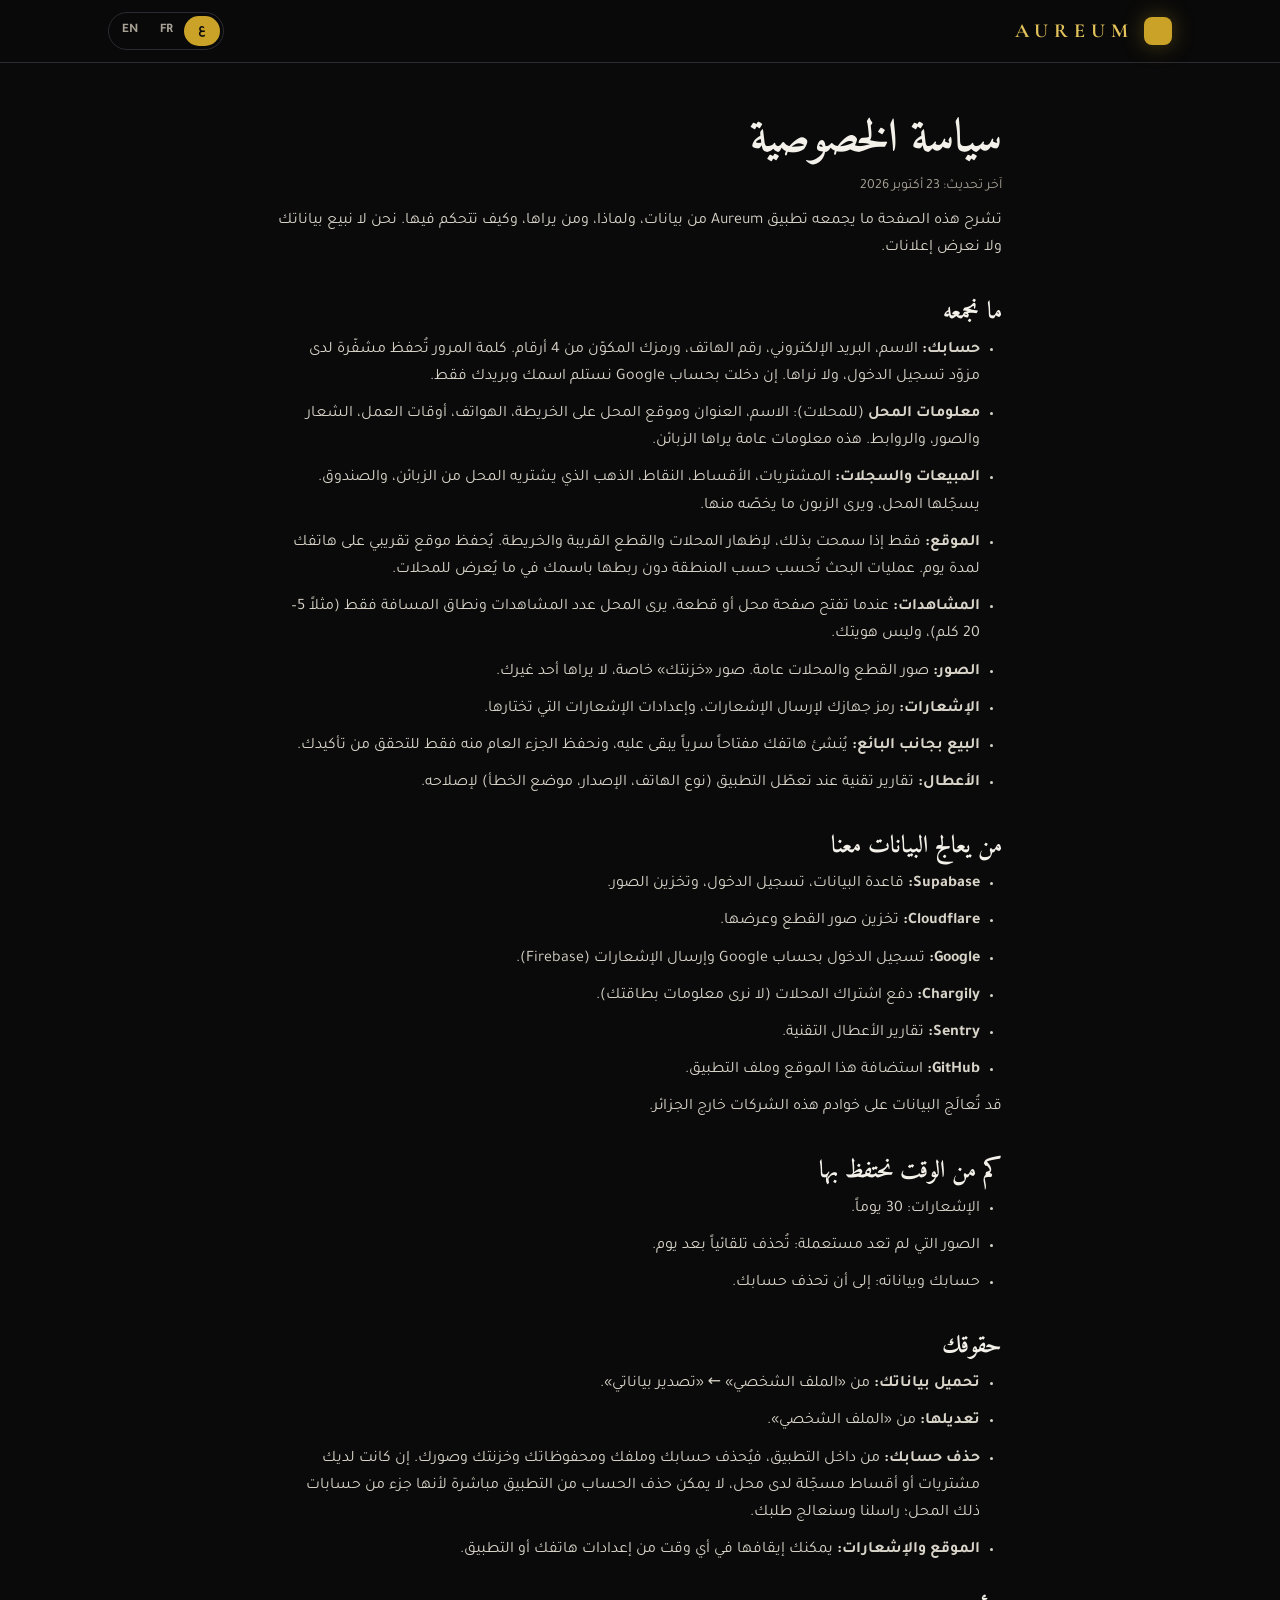
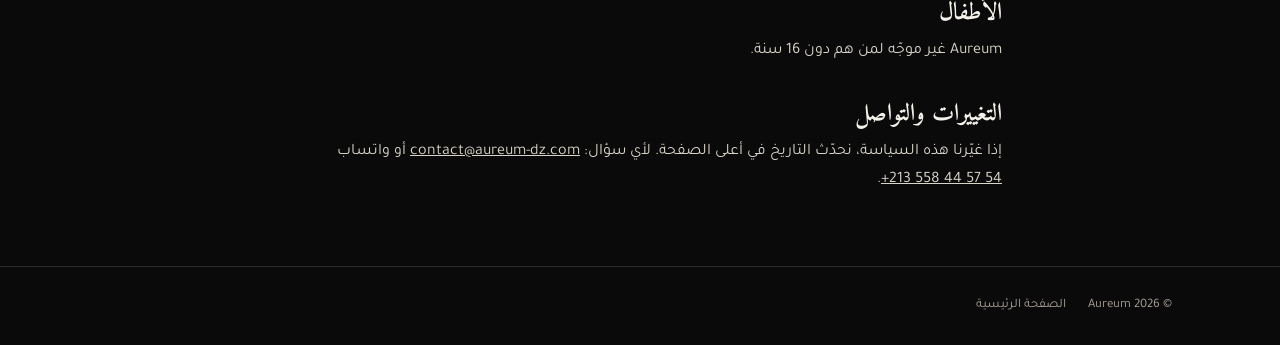
==== privacy.html @ 2a181909 "Remake the website for Aureum 1.4.0 Arabic / French / English page: download, what the app does for " ====
<!doctype html>
<html lang="ar" dir="rtl">
<head>
<meta charset="utf-8">
<meta name="viewport" content="width=device-width, initial-scale=1">
<title>Aureum — سياسة الخصوصية</title>
<meta name="description" content="كيف يجمع تطبيق Aureum بياناتك ويستعملها ويحميها.">
<meta name="theme-color" content="#0A0A0A">
<link rel="icon" href="assets/icon.svg" type="image/svg+xml">
<link rel="canonical" href="https://aureum-dz.com/privacy.html">
<link rel="preconnect" href="https://fonts.googleapis.com">
<link rel="preconnect" href="https://fonts.gstatic.com" crossorigin>
<link href="https://fonts.googleapis.com/css2?family=Amiri:wght@700&family=Cormorant+Garamond:wght@600;700&family=Tajawal:wght@400;500;700;800&display=swap" rel="stylesheet">
<link rel="stylesheet" href="assets/site.css">
</head>
<body>
<header class="top">
  <div class="wrap">
    <a class="brand" href="./" aria-label="Aureum"><span class="tile"></span><b>AUREUM</b></a>
    <span class="spacer"></span>
    <div class="langs" role="group" aria-label="Language">
      <button type="button" data-lang="ar" aria-pressed="true">ع</button>
      <button type="button" data-lang="fr" aria-pressed="false">FR</button>
      <button type="button" data-lang="en" aria-pressed="false">EN</button>
    </div>
  </div>
</header>

<main class="wrap doc">
  <h1 data-i18n="h">سياسة الخصوصية</h1>
  <p class="updated" data-i18n="upd">آخر تحديث: 23 أكتوبر 2026</p>
  <p data-i18n="intro">تشرح هذه الصفحة ما يجمعه تطبيق Aureum من بيانات، ولماذا، ومن يراها، وكيف تتحكم فيها. نحن لا نبيع بياناتك ولا نعرض إعلانات.</p>

  <h2 data-i18n="h1">ما نجمعه</h2>
  <ul>
    <li data-i18n="d1"><b>حسابك:</b> الاسم، البريد الإلكتروني، رقم الهاتف، ورمزك المكوّن من 4 أرقام. كلمة المرور تُحفظ مشفّرة لدى مزوّد تسجيل الدخول، ولا نراها. إن دخلت بحساب Google نستلم اسمك وبريدك فقط.</li>
    <li data-i18n="d2"><b>معلومات المحل</b> (للمحلات): الاسم، العنوان وموقع المحل على الخريطة، الهواتف، أوقات العمل، الشعار والصور، والروابط. هذه معلومات عامة يراها الزبائن.</li>
    <li data-i18n="d3"><b>المبيعات والسجلات:</b> المشتريات، الأقساط، النقاط، الذهب الذي يشتريه المحل من الزبائن، والصندوق. يسجّلها المحل، ويرى الزبون ما يخصّه منها.</li>
    <li data-i18n="d4"><b>الموقع:</b> فقط إذا سمحت بذلك، لإظهار المحلات والقطع القريبة والخريطة. يُحفظ موقع تقريبي على هاتفك لمدة يوم. عمليات البحث تُحسب حسب المنطقة دون ربطها باسمك في ما يُعرض للمحلات.</li>
    <li data-i18n="d5"><b>المشاهدات:</b> عندما تفتح صفحة محل أو قطعة، يرى المحل عدد المشاهدات ونطاق المسافة فقط (مثلاً 5–20 كلم)، وليس هويتك.</li>
    <li data-i18n="d6"><b>الصور:</b> صور القطع والمحلات عامة. صور «خزنتك» خاصة، لا يراها أحد غيرك.</li>
    <li data-i18n="d7"><b>الإشعارات:</b> رمز جهازك لإرسال الإشعارات، وإعدادات الإشعارات التي تختارها.</li>
    <li data-i18n="d8"><b>البيع بجانب البائع:</b> يُنشئ هاتفك مفتاحاً سرياً يبقى عليه، ونحفظ الجزء العام منه فقط للتحقق من تأكيدك.</li>
    <li data-i18n="d9"><b>الأعطال:</b> تقارير تقنية عند تعطّل التطبيق (نوع الهاتف، الإصدار، موضع الخطأ) لإصلاحه.</li>
  </ul>

  <h2 data-i18n="h2">من يعالج البيانات معنا</h2>
  <ul>
    <li data-i18n="p1"><b>Supabase:</b> قاعدة البيانات، تسجيل الدخول، وتخزين الصور.</li>
    <li data-i18n="p2"><b>Cloudflare:</b> تخزين صور القطع وعرضها.</li>
    <li data-i18n="p3"><b>Google:</b> تسجيل الدخول بحساب Google وإرسال الإشعارات (Firebase).</li>
    <li data-i18n="p4"><b>Chargily:</b> دفع اشتراك المحلات (لا نرى معلومات بطاقتك).</li>
    <li data-i18n="p5"><b>Sentry:</b> تقارير الأعطال التقنية.</li>
    <li data-i18n="p6"><b>GitHub:</b> استضافة هذا الموقع وملف التطبيق.</li>
  </ul>
  <p data-i18n="p7">قد تُعالَج البيانات على خوادم هذه الشركات خارج الجزائر.</p>

  <h2 data-i18n="h3">كم من الوقت نحتفظ بها</h2>
  <ul>
    <li data-i18n="r1">الإشعارات: 30 يوماً.</li>
    <li data-i18n="r2">الصور التي لم تعد مستعملة: تُحذف تلقائياً بعد يوم.</li>
    <li data-i18n="r3">حسابك وبياناته: إلى أن تحذف حسابك.</li>
  </ul>

  <h2 data-i18n="h4">حقوقك</h2>
  <ul>
    <li data-i18n="g1"><b>تحميل بياناتك:</b> من «الملف الشخصي» ← «تصدير بياناتي».</li>
    <li data-i18n="g2"><b>تعديلها:</b> من «الملف الشخصي».</li>
    <li data-i18n="g3"><b>حذف حسابك:</b> من داخل التطبيق، فيُحذف حسابك وملفك ومحفوظاتك وخزنتك وصورك. إن كانت لديك مشتريات أو أقساط مسجّلة لدى محل، لا يمكن حذف الحساب من التطبيق مباشرة لأنها جزء من حسابات ذلك المحل؛ راسلنا وسنعالج طلبك.</li>
    <li data-i18n="g4"><b>الموقع والإشعارات:</b> يمكنك إيقافها في أي وقت من إعدادات هاتفك أو التطبيق.</li>
  </ul>

  <h2 data-i18n="h5">الأطفال</h2>
  <p data-i18n="k1">Aureum غير موجّه لمن هم دون 16 سنة.</p>

  <h2 data-i18n="h6">التغييرات والتواصل</h2>
  <p data-i18n="c1">إذا غيّرنا هذه السياسة، نحدّث التاريخ في أعلى الصفحة. لأي سؤال: <a href="mailto:contact@aureum-dz.com">contact@aureum-dz.com</a> أو واتساب <a href="https://wa.me/213558445754" dir="ltr">+213 558 44 57 54</a>.</p>
</main>

<footer>
  <div class="wrap">
    <span>© 2026 Aureum</span>
    <a href="./" data-i18n="home">الصفحة الرئيسية</a>
  </div>
</footer>

<script>
window.I18N = {
  meta: {
    ar: { title: 'Aureum — سياسة الخصوصية', description: 'كيف يجمع تطبيق Aureum بياناتك ويستعملها ويحميها.' },
    fr: { title: 'Aureum — Politique de confidentialité', description: 'Comment l’application Aureum collecte, utilise et protège vos données.' },
    en: { title: 'Aureum — Privacy policy', description: 'How the Aureum app collects, uses and protects your data.' }
  },
  fr: {
    'h': 'Politique de confidentialité', 'upd': 'Dernière mise à jour : 23 octobre 2026',
    'intro': 'Cette page explique quelles données l’application Aureum collecte, pourquoi, qui les voit et comment vous les contrôlez. Nous ne vendons pas vos données et n’affichons aucune publicité.',
    'h1': 'Ce que nous collectons',
    'd1': '<b>Votre compte :</b> nom, e-mail, numéro de téléphone et votre code à 4 chiffres. Le mot de passe est conservé chiffré chez le fournisseur de connexion ; nous ne le voyons pas. Avec Google, nous recevons seulement votre nom et votre e-mail.',
    'd2': '<b>Informations de la bijouterie</b> (bijoutiers) : nom, adresse et position sur la carte, téléphones, horaires, logo et photos, liens. Ces informations sont publiques pour les clients.',
    'd3': '<b>Ventes et registres :</b> achats, crédits, points, or racheté aux clients et caisse. La bijouterie les enregistre ; le client voit ce qui le concerne.',
    'd4': '<b>Position :</b> seulement si vous l’autorisez, pour montrer les bijouteries et pièces proches et la carte. Une position approximative reste sur votre téléphone pendant un jour. Les recherches sont comptées par zone, sans votre nom dans ce que voient les bijouteries.',
    'd5': '<b>Vues :</b> quand vous ouvrez la page d’une bijouterie ou d’une pièce, la bijouterie voit le nombre de vues et une tranche de distance (par exemple 5–20 km), pas votre identité.',
    'd6': '<b>Photos :</b> les photos des pièces et des bijouteries sont publiques. Les photos de votre « coffre » sont privées : personne d’autre ne les voit.',
    'd7': '<b>Notifications :</b> le jeton de votre appareil pour les notifications, et les réglages de notification que vous choisissez.',
    'd8': '<b>Achat à côté du vendeur :</b> votre téléphone crée une clé secrète qui y reste ; nous gardons seulement sa partie publique pour vérifier votre confirmation.',
    'd9': '<b>Pannes :</b> des rapports techniques quand l’application plante (modèle, version, emplacement de l’erreur) pour la corriger.',
    'h2': 'Qui traite les données avec nous',
    'p1': '<b>Supabase :</b> base de données, connexion et stockage des photos.', 'p2': '<b>Cloudflare :</b> stockage et affichage des photos des pièces.',
    'p3': '<b>Google :</b> connexion avec Google et envoi des notifications (Firebase).', 'p4': '<b>Chargily :</b> paiement de l’abonnement des bijouteries (nous ne voyons pas les données de votre carte).',
    'p5': '<b>Sentry :</b> rapports techniques de pannes.', 'p6': '<b>GitHub :</b> hébergement de ce site et du fichier de l’application.',
    'p7': 'Les données peuvent être traitées sur les serveurs de ces sociétés, hors d’Algérie.',
    'h3': 'Combien de temps nous les gardons',
    'r1': 'Notifications : 30 jours.', 'r2': 'Photos qui ne servent plus : supprimées automatiquement après un jour.', 'r3': 'Votre compte et ses données : jusqu’à la suppression de votre compte.',
    'h4': 'Vos droits',
    'g1': '<b>Télécharger vos données :</b> « Profil » → « Exporter mes données ».', 'g2': '<b>Les corriger :</b> depuis « Profil ».',
    'g3': '<b>Supprimer votre compte :</b> depuis l’application ; votre compte, votre profil, vos favoris, votre coffre et vos photos sont supprimés. Si des achats ou des crédits sont enregistrés chez une bijouterie, le compte ne peut pas être supprimé directement, car ils font partie de la comptabilité de la bijouterie : écrivez-nous et nous traiterons votre demande.',
    'g4': '<b>Position et notifications :</b> désactivables à tout moment dans les réglages du téléphone ou de l’application.',
    'h5': 'Enfants', 'k1': 'Aureum ne s’adresse pas aux moins de 16 ans.',
    'h6': 'Changements et contact',
    'c1': 'Si nous modifions cette politique, nous mettons à jour la date en haut de la page. Pour toute question : <a href="mailto:contact@aureum-dz.com">contact@aureum-dz.com</a> ou WhatsApp <a href="https://wa.me/213558445754" dir="ltr">+213 558 44 57 54</a>.',
    'home': 'Accueil'
  },
  en: {
    'h': 'Privacy policy', 'upd': 'Last updated: 23 October 2026',
    'intro': 'This page explains what data the Aureum app collects, why, who sees it and how you control it. We don’t sell your data and show no ads.',
    'h1': 'What we collect',
    'd1': '<b>Your account:</b> name, email, phone number and your 4-digit code. Your password is stored encrypted by the sign-in provider; we never see it. With Google sign-in we only receive your name and email.',
    'd2': '<b>Shop details</b> (shops): name, address and map location, phones, opening hours, logo and photos, links. These are public to customers.',
    'd3': '<b>Sales and records:</b> purchases, instalments, points, gold the shop buys from customers, and the cash register. The shop records them; customers see what concerns them.',
    'd4': '<b>Location:</b> only if you allow it, to show nearby shops and pieces and the map. An approximate position stays on your phone for one day. Searches are counted by area, without your name in anything shops see.',
    'd5': '<b>Views:</b> when you open a shop or a piece, the shop sees the number of views and a distance band (for example 5–20 km), not who you are.',
    'd6': '<b>Photos:</b> piece and shop photos are public. Your “vault” photos are private: nobody else sees them.',
    'd7': '<b>Notifications:</b> your device’s notification token, and the notification settings you choose.',
    'd8': '<b>Buying at the counter:</b> your phone creates a secret key that stays on it; we only keep its public part to check your confirmation.',
    'd9': '<b>Crashes:</b> technical reports when the app crashes (phone model, version, where the error happened) so we can fix it.',
    'h2': 'Who processes data with us',
    'p1': '<b>Supabase:</b> database, sign-in and photo storage.', 'p2': '<b>Cloudflare:</b> storing and serving piece photos.',
    'p3': '<b>Google:</b> Google sign-in and sending notifications (Firebase).', 'p4': '<b>Chargily:</b> shop subscription payments (we never see your card details).',
    'p5': '<b>Sentry:</b> technical crash reports.', 'p6': '<b>GitHub:</b> hosting this website and the app file.',
    'p7': 'Data may be processed on these companies’ servers outside Algeria.',
    'h3': 'How long we keep it',
    'r1': 'Notifications: 30 days.', 'r2': 'Photos no longer used: deleted automatically after one day.', 'r3': 'Your account and its data: until you delete your account.',
    'h4': 'Your rights',
    'g1': '<b>Download your data:</b> “Profile” → “Export my data”.', 'g2': '<b>Correct it:</b> from “Profile”.',
    'g3': '<b>Delete your account:</b> from inside the app; your account, profile, saved items, vault and photos are deleted. If purchases or instalments are recorded with a shop, the app can’t delete the account directly, because they are part of that shop’s books: contact us and we’ll handle your request.',
    'g4': '<b>Location and notifications:</b> you can turn them off any time in your phone or app settings.',
    'h5': 'Children', 'k1': 'Aureum is not meant for anyone under 16.',
    'h6': 'Changes and contact',
    'c1': 'If we change this policy, we update the date at the top of the page. Any question: <a href="mailto:contact@aureum-dz.com">contact@aureum-dz.com</a> or WhatsApp <a href="https://wa.me/213558445754" dir="ltr">+213 558 44 57 54</a>.',
    'home': 'Home'
  }
};
</script>
<script src="assets/site.js" defer></script>
</body>
</html>
---- assets/site.css ----
/* Aureum — aureum-dz.com. Black velvet, gold, and one ivory "certificate" band. */
:root {
  --ink: #0A0A0A;
  --velvet: #111114;
  --surface: #17171C;
  --line: #2A2A31;
  --gold: #C9A227;
  --gold-bright: #E3C25B;
  --gold-soft: rgba(201, 162, 39, .12);
  --text: #F4F1EA;
  --muted: #A8A296;
  --ivory: #F3EEE3;
  --ivory-line: #DDD3BF;
  --ivory-text: #1D1A14;
  --ivory-muted: #6B6352;
  --whatsapp: #25D366;
  --radius: 18px;
  --max: 1120px;
  --font-body: 'Tajawal', system-ui, -apple-system, 'Segoe UI', Arial, sans-serif;
  --font-display: 'Amiri', 'Cormorant Garamond', Georgia, serif;
}
html[lang="fr"], html[lang="en"] { --font-display: 'Cormorant Garamond', 'Amiri', Georgia, serif; }

* { box-sizing: border-box; margin: 0; padding: 0; }
html { scroll-behavior: smooth; -webkit-text-size-adjust: 100%; }
body { background: var(--ink); color: var(--text); font-family: var(--font-body); font-size: 16px; line-height: 1.7; overflow-x: hidden; }
img { max-width: 100%; display: block; }
a { color: inherit; }
.wrap { width: 100%; max-width: var(--max); margin: 0 auto; padding-inline: 16px; }
@media (min-width: 720px) { .wrap { padding-inline: 28px; } }
:focus-visible { outline: 2px solid var(--gold-bright); outline-offset: 3px; border-radius: 6px; }
@media (prefers-reduced-motion: reduce) { html { scroll-behavior: auto; } * { transition: none !important; animation: none !important; } }

/* ── Header ─────────────────────────────────────────────────────────── */
.top { position: sticky; top: 0; z-index: 20; background: rgba(10, 10, 10, .86); backdrop-filter: blur(10px); border-bottom: 1px solid var(--line); }
.top .wrap { display: flex; align-items: center; gap: 14px; height: 62px; }
.brand { display: flex; align-items: center; gap: 10px; text-decoration: none; }
.tile { width: 28px; height: 28px; border-radius: 8px; background: var(--gold); box-shadow: 0 0 22px rgba(201, 162, 39, .35); flex: none; }
.brand b { font-family: 'Cormorant Garamond', Georgia, serif; letter-spacing: 6px; font-size: 20px; color: var(--gold-bright); }
.nav { display: none; gap: 22px; margin-inline-start: 18px; font-size: 14px; color: var(--muted); }
.nav a { text-decoration: none; }
.nav a:hover { color: var(--text); }
@media (min-width: 900px) { .nav { display: flex; } }
.spacer { flex: 1; }
.langs { display: flex; border: 1px solid var(--line); border-radius: 999px; padding: 3px; }
.langs button { background: none; border: 0; color: var(--muted); font: inherit; font-size: 13px; font-weight: 700; padding: 4px 10px; border-radius: 999px; cursor: pointer; min-width: 36px; }
.langs button[aria-pressed="true"] { background: var(--gold); color: var(--ink); }

/* ── Buttons ────────────────────────────────────────────────────────── */
.btn { display: inline-flex; align-items: center; justify-content: center; gap: 10px; text-decoration: none; font-weight: 800; border-radius: 14px; padding: 15px 22px; transition: transform .15s ease, box-shadow .15s ease; }
.btn:active { transform: scale(.98); }
.btn-gold { background: var(--gold); color: var(--ink); box-shadow: 0 8px 34px rgba(201, 162, 39, .32); }
.btn-gold:hover { box-shadow: 0 10px 40px rgba(201, 162, 39, .45); }
.btn-line { border: 1px solid var(--line); color: var(--text); }
.btn-line:hover { border-color: var(--gold); }
.btn-sm { padding: 9px 14px; font-size: 14px; border-radius: 10px; display: none; }
@media (min-width: 560px) { .btn-sm { display: inline-flex; } }
.btn-wa { background: var(--whatsapp); color: #06150B; }

/* ── Section kicker with the hallmark stamp ─────────────────────────── */
.kicker { display: inline-flex; align-items: center; gap: 10px; color: var(--gold-bright); font-size: 13px; font-weight: 800; letter-spacing: 2px; text-transform: uppercase; }
html[lang="ar"] .kicker { letter-spacing: 0; font-size: 15px; }
.stamp { width: 30px; height: 30px; flex: none; }
h1, h2, h3 { font-family: var(--font-display); line-height: 1.25; font-weight: 700; }
h2 { font-size: clamp(28px, 4.4vw, 42px); margin-top: 10px; }
.lead { color: var(--muted); font-size: 17px; margin-top: 12px; max-width: 620px; }
section { padding-block: 64px; scroll-margin-top: 70px; }
@media (min-width: 900px) { section { padding-block: 96px; } }

/* ── Hero ───────────────────────────────────────────────────────────── */
.hero { padding-top: 40px; background:
  radial-gradient(900px 420px at 80% -10%, rgba(201, 162, 39, .16), transparent 60%),
  radial-gradient(600px 300px at 0% 110%, rgba(201, 162, 39, .07), transparent 60%); }
.hero .wrap { display: grid; gap: 40px; align-items: center; }
@media (min-width: 900px) { .hero .wrap { grid-template-columns: 1.1fr .9fr; } .hero { padding-top: 72px; } }
.hero h1 { font-size: clamp(36px, 7vw, 64px); }
.hero h1 em { font-style: normal; color: var(--gold-bright); }
.hero .lead { font-size: 18px; }
.cta { display: flex; flex-wrap: wrap; gap: 12px; margin-top: 28px; }
.cta .btn-gold { font-size: 18px; padding: 17px 26px; }
.facts { display: flex; flex-wrap: wrap; gap: 8px 18px; margin-top: 18px; color: var(--muted); font-size: 13px; }
.facts span { display: inline-flex; align-items: center; gap: 6px; }
.facts span::before { content: ""; width: 5px; height: 5px; border-radius: 50%; background: var(--gold); }

/* Phone frame */
.phone { position: relative; width: min(290px, 78vw); aspect-ratio: 9 / 19.5; margin-inline: auto; border-radius: 42px; padding: 10px; background: linear-gradient(160deg, #2b2b31, #0d0d10); box-shadow: 0 40px 80px rgba(0, 0, 0, .6), 0 0 0 1px #34343c, 0 0 90px rgba(201, 162, 39, .12); }
.phone::before { content: ""; position: absolute; top: 18px; left: 50%; transform: translateX(-50%); width: 72px; height: 18px; border-radius: 12px; background: #050506; z-index: 2; }
.phone .screen { width: 100%; height: 100%; border-radius: 33px; overflow: hidden; background: var(--velvet); }

/* Screenshot slots (a gold frame shows until the real image is added) */
.shot { position: relative; width: 100%; height: 100%; background: linear-gradient(170deg, #1b1b21, #101013); }
.shot img { width: 100%; height: 100%; object-fit: cover; }
.shot.missing img { display: none; }
.shot .ph { display: none; position: absolute; inset: 0; align-items: center; justify-content: center; flex-direction: column; gap: 12px; padding: 18px; text-align: center; color: var(--muted); font-size: 13px; }
.shot.missing .ph { display: flex; }
.shot .ph .tile { width: 46px; height: 46px; border-radius: 13px; }

/* ── Two audiences ──────────────────────────────────────────────────── */
.duo { display: grid; gap: 18px; margin-top: 34px; }
@media (min-width: 860px) { .duo { grid-template-columns: 1fr 1fr; } }
.side { border: 1px solid var(--line); border-radius: var(--radius); padding: 26px 22px; background: var(--velvet); }
.side.gold { border-color: rgba(201, 162, 39, .45); background: linear-gradient(180deg, rgba(201, 162, 39, .08), var(--velvet) 55%); }
.side h3 { font-size: 26px; }
.side .tagline { color: var(--muted); font-size: 14px; margin-top: 2px; }
.list { list-style: none; margin-top: 18px; display: grid; gap: 13px; }
.list li { display: grid; grid-template-columns: 34px 1fr; gap: 12px; align-items: start; }
.list .ic { width: 34px; height: 34px; border-radius: 10px; display: grid; place-items: center; background: var(--gold-soft); color: var(--gold-bright); }
.list .ic svg { width: 18px; height: 18px; }
.list b { display: block; font-size: 15.5px; }
.list span { color: var(--muted); font-size: 14px; }
.side .note { margin-top: 18px; padding-top: 16px; border-top: 1px solid var(--line); color: var(--muted); font-size: 14px; }
.side .note b { color: var(--gold-bright); }

/* ── Tour: screenshots in a row ─────────────────────────────────────── */
.tour { display: grid; grid-auto-flow: column; grid-auto-columns: min(230px, 64vw); gap: 18px; overflow-x: auto; padding: 30px 2px 14px; scroll-snap-type: x mandatory; scrollbar-width: thin; scrollbar-color: var(--line) transparent; }
.tour figure { scroll-snap-align: start; }
.tour .frame { aspect-ratio: 9 / 19.5; border-radius: 26px; overflow: hidden; border: 1px solid var(--line); }
.tour figcaption { margin-top: 12px; font-size: 14px; color: var(--muted); }
.tour figcaption b { display: block; color: var(--text); font-size: 15px; }
.videos { display: grid; gap: 16px; margin-top: 26px; }
@media (min-width: 760px) { .videos { grid-template-columns: 1fr 1fr; } }
.video { display: flex; align-items: center; gap: 14px; border: 1px solid var(--line); border-radius: 14px; padding: 16px; text-decoration: none; }
.video:hover { border-color: var(--gold); }
.video .play { width: 46px; height: 46px; border-radius: 50%; background: var(--gold); display: grid; place-items: center; flex: none; }
.video small { display: block; color: var(--muted); }
.video[hidden] { display: none; }

/* ── Ivory certificate band: installing ─────────────────────────────── */
.ivory { background: var(--ivory); color: var(--ivory-text); }
.ivory .lead { color: var(--ivory-muted); }
.ivory .kicker { color: #8A6A0C; }
.steps { list-style: none; counter-reset: s; display: grid; gap: 14px; margin-top: 32px; }
@media (min-width: 860px) { .steps { grid-template-columns: repeat(4, 1fr); } }
.steps li { counter-increment: s; background: #FBF8F1; border: 1px solid var(--ivory-line); border-radius: var(--radius); padding: 22px 20px; }
.steps li::before { content: counter(s); display: grid; place-items: center; width: 36px; height: 36px; border-radius: 10px; background: var(--ink); color: var(--gold-bright); font-weight: 800; margin-bottom: 12px; }
.steps b { display: block; font-size: 16px; }
.steps span { color: var(--ivory-muted); font-size: 14.5px; }
.callout { margin-top: 18px; border-inline-start: 4px solid #8A6A0C; background: #FBF8F1; border-radius: 12px; padding: 16px 18px; font-size: 15px; }
.callout b { color: #6E5408; }

/* ── FAQ ────────────────────────────────────────────────────────────── */
.faq { margin-top: 28px; display: grid; gap: 10px; max-width: 820px; }
.faq details { border: 1px solid var(--line); border-radius: 14px; background: var(--velvet); }
.faq summary { cursor: pointer; list-style: none; padding: 16px 18px; font-weight: 700; display: flex; justify-content: space-between; gap: 16px; }
.faq summary::-webkit-details-marker { display: none; }
.faq summary::after { content: "+"; color: var(--gold-bright); font-size: 22px; line-height: 1; }
.faq details[open] summary::after { content: "–"; }
.faq details p { padding: 0 18px 18px; color: var(--muted); }

/* ── Contact + QR ───────────────────────────────────────────────────── */
.contact { display: grid; gap: 22px; align-items: center; margin-top: 30px; }
@media (min-width: 860px) { .contact { grid-template-columns: 1fr auto; } }
.contact .row { display: flex; flex-wrap: wrap; gap: 12px; margin-top: 20px; }
.qr { display: none; background: var(--ivory); border-radius: 18px; padding: 14px; width: 190px; text-align: center; color: var(--ivory-text); font-size: 13px; }
.qr img { width: 160px; height: 160px; margin-inline: auto; }
@media (min-width: 860px) { .qr { display: block; } }

/* ── Footer ─────────────────────────────────────────────────────────── */
footer { border-top: 1px solid var(--line); padding-block: 28px; color: var(--muted); font-size: 13px; }
footer .wrap { display: flex; flex-wrap: wrap; gap: 10px 22px; align-items: center; }
footer a { text-decoration: none; }
footer a:hover { color: var(--text); }

/* ── Privacy page ───────────────────────────────────────────────────── */
.doc { max-width: 780px; padding-block: 48px 72px; }
.doc h1 { font-size: clamp(32px, 5vw, 46px); }
.doc h2 { font-size: 24px; margin-top: 34px; }
.doc p, .doc li { color: #D9D4C9; margin-top: 10px; }
.doc ul { padding-inline-start: 22px; }
.doc .updated { color: var(--muted); font-size: 14px; margin-top: 6px; }
a[dir="ltr"], span[dir="ltr"] { white-space: nowrap; }

/* ── Full-screen photo (tap a tour picture) ─────────────────────────── */
.tour .shot:not(.missing) { cursor: zoom-in; }
.lightbox { position: fixed; inset: 0; z-index: 60; display: none; flex-direction: column; align-items: center; justify-content: center;
  gap: 14px; padding: 56px 16px 24px; background: rgba(6, 6, 6, .95); backdrop-filter: blur(6px); }
.lightbox.open { display: flex; animation: lb-in .18s ease-out; }
@keyframes lb-in { from { opacity: 0; } to { opacity: 1; } }
.lightbox img { max-width: min(100%, 440px); max-height: calc(100vh - 150px); width: auto; height: auto; border-radius: 26px;
  border: 1px solid var(--line); box-shadow: 0 30px 80px rgba(0, 0, 0, .7), 0 0 60px rgba(201, 162, 39, .12); }
.lightbox .lb-cap { color: var(--muted); font-size: 14px; text-align: center; max-width: 440px; }
.lightbox .lb-cap b { display: block; color: var(--text); font-size: 16px; }
.lb-btn { position: absolute; display: grid; place-items: center; width: 46px; height: 46px; border-radius: 50%; border: 1px solid var(--line);
  background: rgba(23, 23, 28, .9); color: var(--text); font-size: 24px; line-height: 1; cursor: pointer; }
.lb-btn:hover { border-color: var(--gold); color: var(--gold-bright); }
.lb-close { top: 14px; inset-inline-end: 14px; }
.lb-prev, .lb-next { top: 50%; transform: translateY(-50%); }
.lb-prev { inset-inline-start: 14px; }
.lb-next { inset-inline-end: 14px; }
@media (max-width: 560px) { .lb-prev, .lb-next { top: auto; bottom: 18px; transform: none; } }
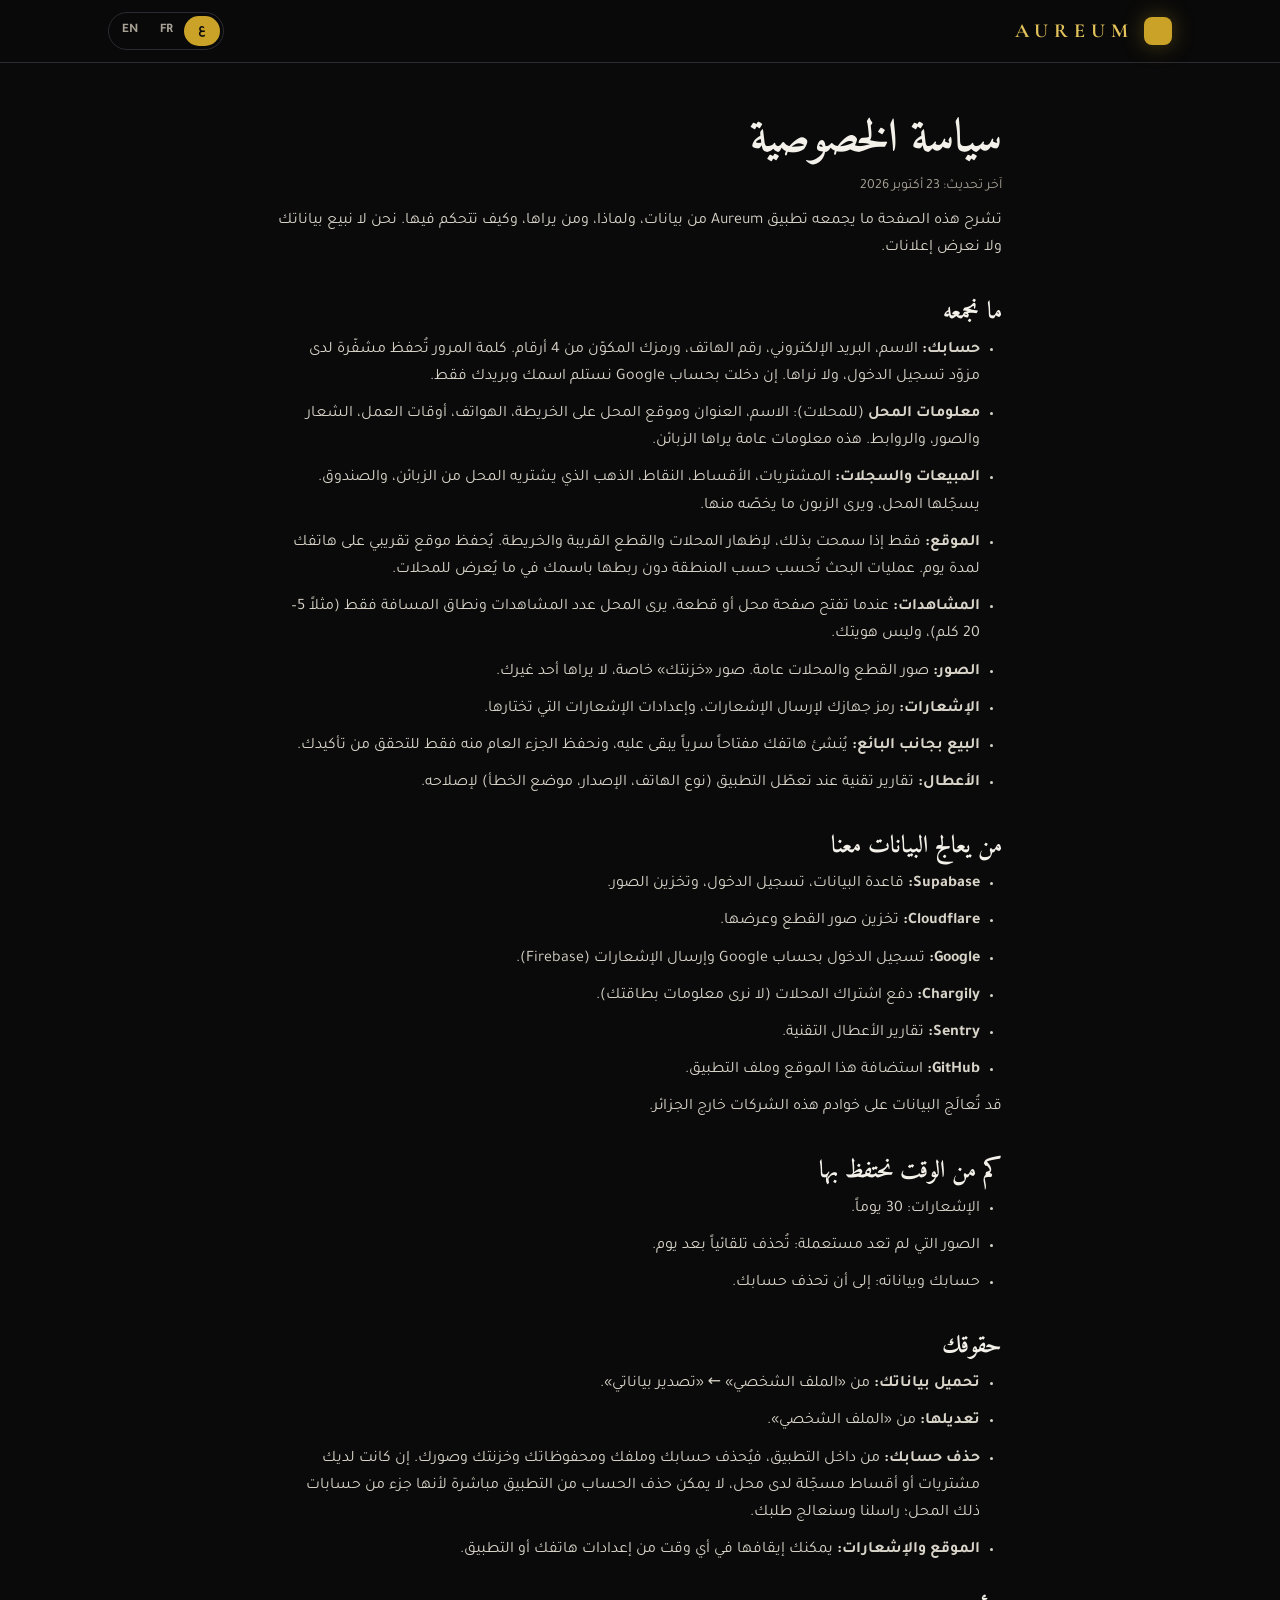
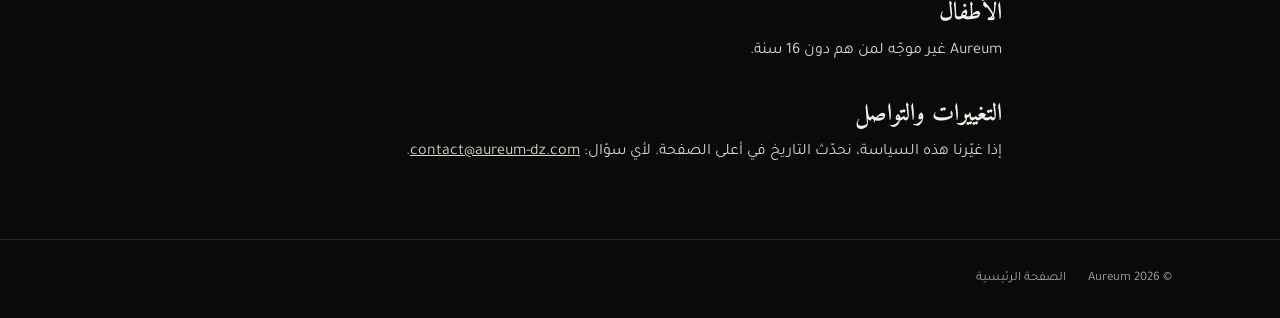
==== commit 4547960c: "Update privacy policy contact information Removed WhatsApp contact information from privacy policy." ====
--- a/privacy.html
+++ b/privacy.html
@@ -74,7 +74,7 @@
   <p data-i18n="k1">Aureum غير موجّه لمن هم دون 16 سنة.</p>
 
   <h2 data-i18n="h6">التغييرات والتواصل</h2>
-  <p data-i18n="c1">إذا غيّرنا هذه السياسة، نحدّث التاريخ في أعلى الصفحة. لأي سؤال: <a href="mailto:contact@aureum-dz.com">contact@aureum-dz.com</a> أو واتساب <a href="https://wa.me/213558445754" dir="ltr">+213 558 44 57 54</a>.</p>
+  <p data-i18n="c1">إذا غيّرنا هذه السياسة، نحدّث التاريخ في أعلى الصفحة. لأي سؤال: <a href="mailto:contact@aureum-dz.com">contact@aureum-dz.com</a>.</p>
 </main>
 
 <footer>
@@ -117,7 +117,7 @@
     'g4': '<b>Position et notifications :</b> désactivables à tout moment dans les réglages du téléphone ou de l’application.',
     'h5': 'Enfants', 'k1': 'Aureum ne s’adresse pas aux moins de 16 ans.',
     'h6': 'Changements et contact',
-    'c1': 'Si nous modifions cette politique, nous mettons à jour la date en haut de la page. Pour toute question : <a href="mailto:contact@aureum-dz.com">contact@aureum-dz.com</a> ou WhatsApp <a href="https://wa.me/213558445754" dir="ltr">+213 558 44 57 54</a>.',
+    'c1': 'Si nous modifions cette politique, nous mettons à jour la date en haut de la page. Pour toute question : <a href="mailto:contact@aureum-dz.com">contact@aureum-dz.com</a>.',
     'home': 'Accueil'
   },
   en: {
@@ -146,7 +146,7 @@
     'g4': '<b>Location and notifications:</b> you can turn them off any time in your phone or app settings.',
     'h5': 'Children', 'k1': 'Aureum is not meant for anyone under 16.',
     'h6': 'Changes and contact',
-    'c1': 'If we change this policy, we update the date at the top of the page. Any question: <a href="mailto:contact@aureum-dz.com">contact@aureum-dz.com</a> or WhatsApp <a href="https://wa.me/213558445754" dir="ltr">+213 558 44 57 54</a>.',
+    'c1': 'If we change this policy, we update the date at the top of the page. Any question: <a href="mailto:contact@aureum-dz.com">contact@aureum-dz.com</a>.',
     'home': 'Home'
   }
 };
--- a/assets/site.css
+++ b/assets/site.css
@@ -188,3 +188,7 @@
 .lb-prev { inset-inline-start: 14px; }
 .lb-next { inset-inline-end: 14px; }
 @media (max-width: 560px) { .lb-prev, .lb-next { top: auto; bottom: 18px; transform: none; } }
+
+/* The 30-second ad (section #ad) */
+.ad-frame { margin-top: 26px; border-radius: 22px; overflow: hidden; border: 1px solid rgba(212,175,55,.35); box-shadow: 0 30px 80px rgba(0,0,0,.55), 0 0 60px rgba(212,175,55,.12); background: #000; }
+.ad-frame video { display: block; width: 100%; height: auto; aspect-ratio: 16 / 9; }
